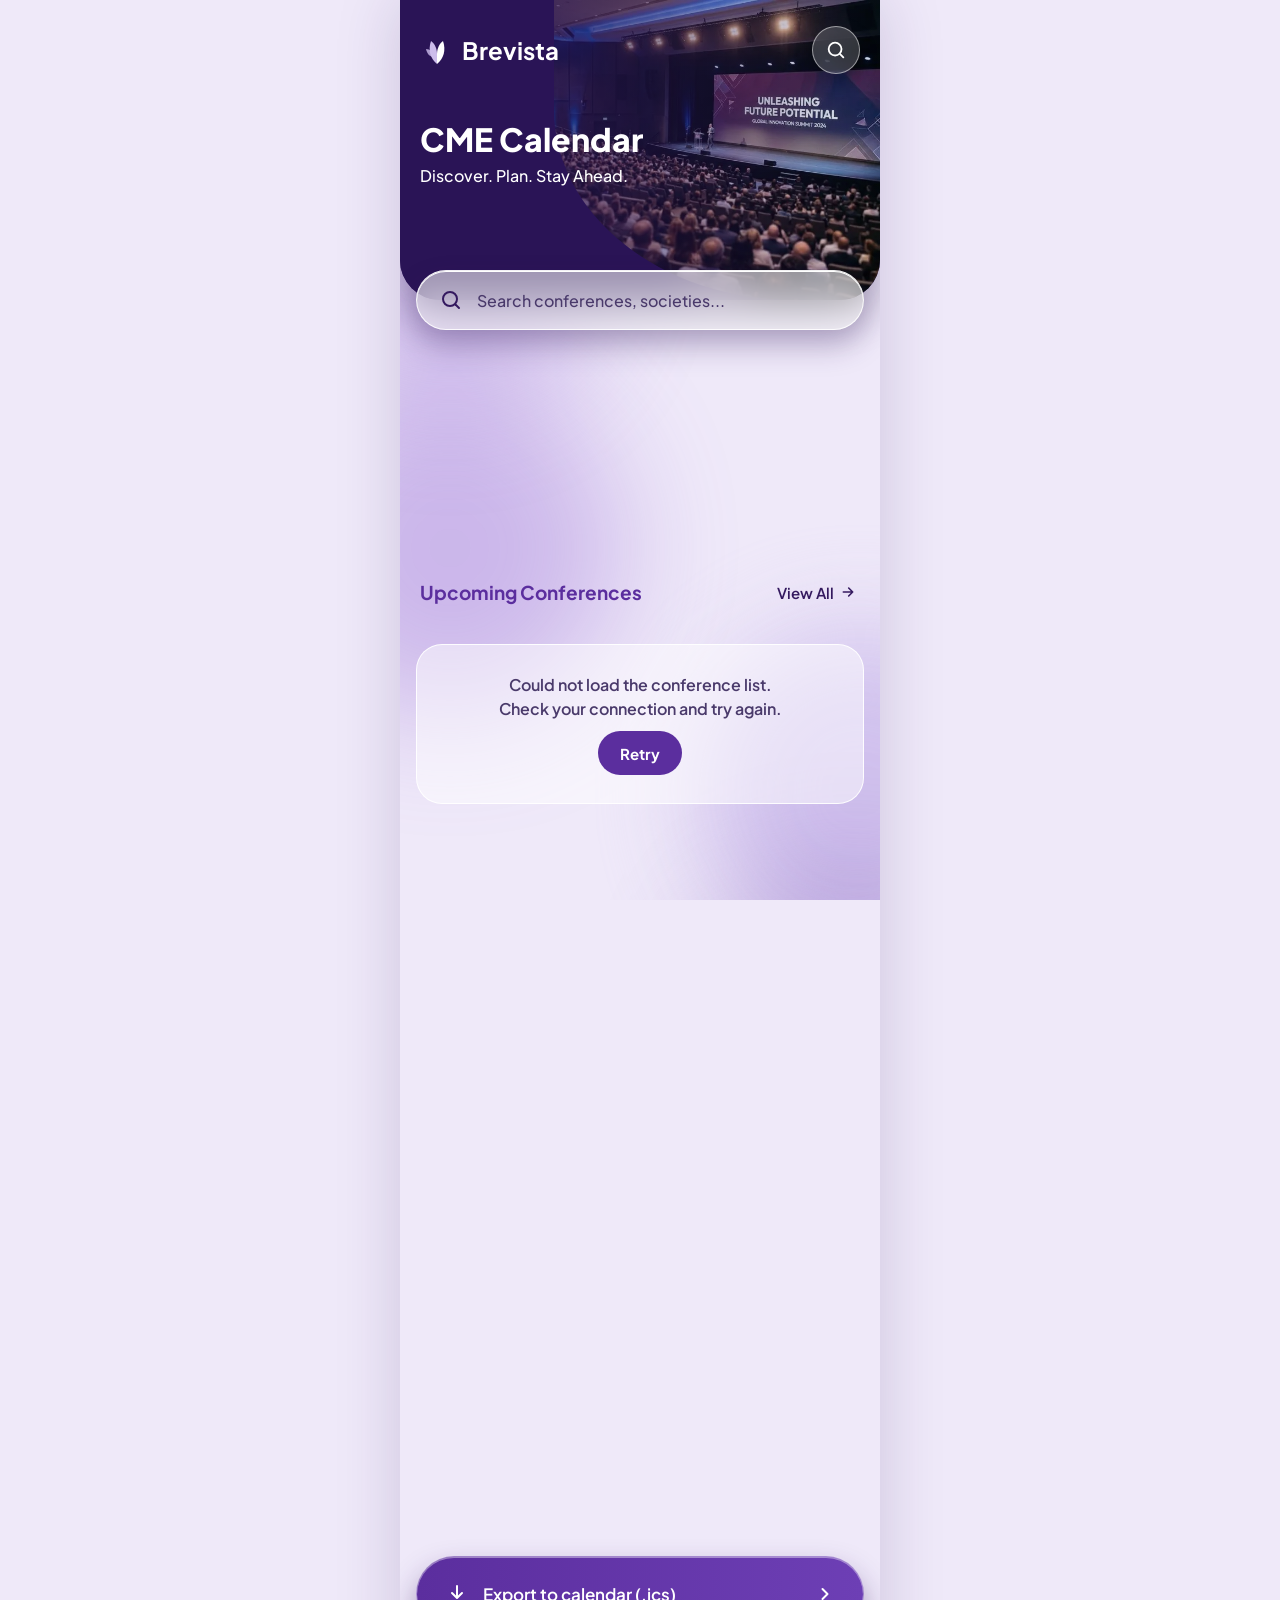
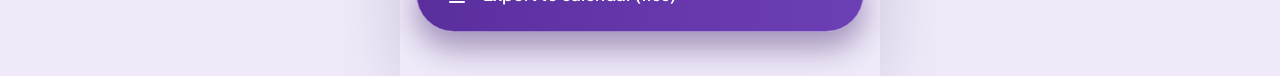
==== updater/build_kit/site_src/index.html @ 675a0764 "Ship Design E PWA (plain JS, offline, ICS export) and wire it into the monthly update flow Replaces " ====
<!doctype html>
<html lang="en">
<head>
<meta charset="utf-8">
<meta name="viewport" content="width=device-width, initial-scale=1, viewport-fit=cover">
<title>Brevista CME Calendar</title>
<meta name="description" content="A verified calendar of upcoming CME conferences worldwide. Search, filter and export to your calendar.">
<meta name="theme-color" content="#34195F">
<meta name="apple-mobile-web-app-capable" content="yes">
<meta name="mobile-web-app-capable" content="yes">
<meta name="apple-mobile-web-app-status-bar-style" content="black-translucent">
<meta name="apple-mobile-web-app-title" content="CME Calendar">
<link rel="manifest" href="manifest.webmanifest">
<link rel="icon" href="icon-192.png">
<link rel="apple-touch-icon" href="icon-192.png">
<link rel="preload" href="fonts/pjs-700.woff2" as="font" type="font/woff2" crossorigin>
<link rel="preload" href="img/stage.webp" as="image" type="image/webp">
<link rel="stylesheet" href="styles.css">
</head>
<body>
<div class="orbs" aria-hidden="true"><div class="orb o1"></div><div class="orb o2"></div><div class="orb o3"></div><div class="orb o4"></div></div>
<div class="app">
  <header class="hero">
    <img class="hero-img" src="img/stage.webp" width="1000" height="545" alt="" fetchpriority="high" decoding="async">
    <div class="hero-shade"></div>
    <div class="hero-top">
      <div class="brand">
        <svg width="34" height="34" viewBox="0 0 34 34" fill="none" aria-hidden="true"><path d="M17 31C10 25 8 17 11 8c4 3 6 8 6 13z" fill="#CDBDEC"/><path d="M17 31c7-6 9-14 6-23-4 3-6 8-6 13z" fill="#fff"/><path d="M6 16c4 0 7 3 8 8-4 0-7-3-8-8z" fill="#CDBDEC" opacity=".8"/></svg>
        Brevista
      </div>
      <button class="round-glass" id="heroSearch" type="button" aria-label="Go to search"><svg width="22" height="22" viewBox="0 0 24 24" fill="none" stroke="#fff" stroke-width="2" stroke-linecap="round" aria-hidden="true"><circle cx="11" cy="11" r="7"/><path d="M20 20l-3.5-3.5"/></svg></button>
    </div>
    <div class="hero-copy">
      <h1>CME Calendar</h1>
      <p>Discover. Plan. Stay Ahead.</p>
    </div>
  </header>

  <main>
    <div class="search-wrap" role="search">
      <label for="q" class="sr">Search conferences, societies, cities and specialties</label>
      <div class="search" id="searchBox">
        <svg width="24" height="24" viewBox="0 0 24 24" fill="none" stroke="#34195F" stroke-width="2" stroke-linecap="round" aria-hidden="true"><circle cx="11" cy="11" r="7"/><path d="M20 20l-3.5-3.5"/></svg>
        <input id="q" type="search" inputmode="search" enterkeyhint="search" autocomplete="off" autocapitalize="off" spellcheck="false" placeholder="Search conferences, societies...">
        <button class="clear" id="clearQ" type="button" aria-label="Clear search"><svg width="18" height="18" viewBox="0 0 24 24" fill="none" stroke="#34195F" stroke-width="2.4" stroke-linecap="round" aria-hidden="true"><path d="M6 6l12 12M18 6L6 18"/></svg></button>
      </div>
    </div>

    <div class="filters" id="filters"></div>

    <div class="up-head">
      <h2 id="upHead">Upcoming Conferences</h2>
      <button class="linkbtn" id="viewAll" type="button">View All <svg width="16" height="16" viewBox="0 0 24 24" fill="none" stroke="#34195F" stroke-width="2.4" stroke-linecap="round" stroke-linejoin="round" aria-hidden="true"><path d="M5 12h14M13 6l6 6-6 6"/></svg></button>
    </div>
    <p class="summary" id="summary" aria-live="polite"></p>

    <div class="months" id="months" aria-labelledby="upHead"></div>

    <div class="export-wrap">
      <button class="export" id="export" type="button">
        <span><svg width="24" height="24" viewBox="0 0 24 24" fill="none" stroke="#fff" stroke-width="2" stroke-linecap="round" stroke-linejoin="round" aria-hidden="true"><path d="M12 4v11M7 11l5 5 5-5M5 20h14"/></svg><b id="exportLabel" style="font-weight:600">Export to calendar (.ics)</b></span>
        <svg width="20" height="20" viewBox="0 0 24 24" fill="none" stroke="#fff" stroke-width="2.4" stroke-linecap="round" stroke-linejoin="round" aria-hidden="true"><path d="M9 6l6 6-6 6"/></svg>
      </button>
    </div>
  </main>
  <footer class="foot" id="foot"></footer>
</div>

<dialog class="sheet" id="filterSheet" aria-labelledby="fsTitle">
  <div class="s-head"><h3 id="fsTitle">Filter</h3><button class="s-close" type="button" id="fsClose" aria-label="Close"><svg width="20" height="20" viewBox="0 0 24 24" fill="none" stroke="#34195F" stroke-width="2.4" stroke-linecap="round" aria-hidden="true"><path d="M6 6l12 12M18 6L6 18"/></svg></button></div>
  <input class="s-find" id="fsFind" type="search" placeholder="Type to narrow the list" aria-label="Narrow the list" autocomplete="off" hidden>
  <ul class="s-list" id="fsList"></ul>
</dialog>

<dialog class="sheet" id="detailSheet" aria-labelledby="dsTitle">
  <div class="s-head"><h3>Conference details</h3><button class="s-close" type="button" id="dsClose" aria-label="Close"><svg width="20" height="20" viewBox="0 0 24 24" fill="none" stroke="#34195F" stroke-width="2.4" stroke-linecap="round" aria-hidden="true"><path d="M6 6l12 12M18 6L6 18"/></svg></button></div>
  <div class="d-body" id="dsBody"></div>
</dialog>

<noscript><p style="padding:24px;font-family:sans-serif">This calendar needs JavaScript to run.</p></noscript>
<script src="app.js" defer></script>
</body>
</html>
---- updater/build_kit/site_src/styles.css ----
/* Brevista CME Calendar - Design E (tonal blocks + glass and depth) */
@font-face{font-family:"Plus Jakarta Sans";font-weight:500;font-display:swap;src:url(fonts/pjs-500.woff2) format("woff2")}
@font-face{font-family:"Plus Jakarta Sans";font-weight:600;font-display:swap;src:url(fonts/pjs-600.woff2) format("woff2")}
@font-face{font-family:"Plus Jakarta Sans";font-weight:700;font-display:swap;src:url(fonts/pjs-700.woff2) format("woff2")}
@font-face{font-family:"Plus Jakarta Sans";font-weight:800;font-display:swap;src:url(fonts/pjs-800.woff2) format("woff2")}
:root{
  --ink:#1F0F40;--deep:#34195F;--header:#2A1456;--violet:#5B2E9E;--mid:#6D3FB5;--orchid:#8B5CD0;
  --lilac:#CDBDEC;--mist:#EFE9F9;--text2:#4A3A6B;
  --glass:rgba(255,255,255,.55);--glass-card:rgba(255,255,255,.5);--glass-border:rgba(255,255,255,.9);
}
*{box-sizing:border-box}
html{-webkit-text-size-adjust:100%;color-scheme:light}
body{margin:0;background:var(--mist);color:var(--ink);font-family:"Plus Jakarta Sans",system-ui,-apple-system,"Segoe UI",Roboto,sans-serif;font-weight:500}
button{font-family:inherit;cursor:pointer;color:inherit;-webkit-tap-highlight-color:transparent}
button:focus-visible,input:focus-visible,a:focus-visible{outline:3px solid var(--mid);outline-offset:2px}
.sr{position:absolute;left:-9999px;width:1px;height:1px;overflow:hidden}
.orbs{position:fixed;top:0;bottom:0;left:50%;width:min(100%,480px);transform:translateX(-50%);overflow:hidden;pointer-events:none;z-index:0}
.orb{position:absolute;border-radius:50%}
.o1{left:-120px;top:42vh;width:340px;height:340px;background:var(--orchid);opacity:.35;filter:blur(60px)}
.o2{right:-140px;top:70vh;width:320px;height:320px;background:var(--lilac);opacity:.9;filter:blur(50px)}
.o3{left:-100px;top:12vh;width:300px;height:300px;background:var(--orchid);opacity:.28;filter:blur(60px)}
.o4{right:-120px;top:96vh;width:300px;height:300px;background:var(--violet);opacity:.25;filter:blur(60px)}
.app{position:relative;z-index:1;max-width:480px;margin:0 auto;min-height:100vh;min-height:100dvh;display:flex;flex-direction:column;overflow-x:clip}
@media(min-width:520px){.app{box-shadow:0 0 60px rgba(52,25,95,.18)}}
/* title */
.hero{position:relative;height:300px;background:var(--header);overflow:hidden;border-radius:0 0 40px 40px;box-shadow:0 18px 36px rgba(31,15,64,.35)}
.hero-img{position:absolute;right:0;top:0;width:68%;height:100%;object-fit:cover;object-position:75% 55%;border-bottom-left-radius:240px 190px}
.hero-shade{position:absolute;inset:0;background:linear-gradient(90deg,rgba(42,20,86,.95) 0%,rgba(42,20,86,.6) 45%,rgba(42,20,86,.05) 100%)}
.hero-top{position:relative;padding:calc(26px + env(safe-area-inset-top)) 20px 0;display:flex;justify-content:space-between;align-items:center}
.brand{display:flex;align-items:center;gap:8px;color:#fff;font-size:24px;font-weight:700}
.round-glass{width:48px;height:48px;border-radius:50%;border:1px solid rgba(255,255,255,.5);background:rgba(255,255,255,.18);-webkit-backdrop-filter:blur(10px);backdrop-filter:blur(10px);display:flex;align-items:center;justify-content:center;box-shadow:0 8px 18px rgba(0,0,0,.3)}
.hero-copy{position:relative;padding:48px 20px 0;color:#fff}
.hero-copy h1{margin:0;font-size:32px;line-height:1.1;font-weight:800}
.hero-copy p{margin:8px 0 0;font-size:16px;font-weight:500}
/* search */
.search-wrap{margin:-30px 16px 0;position:relative}
.search{display:flex;align-items:center;gap:12px;height:60px;padding:0 22px;border-radius:30px;background:var(--glass);-webkit-backdrop-filter:blur(18px);backdrop-filter:blur(18px);border:1px solid rgba(255,255,255,.85);box-shadow:0 16px 30px rgba(52,25,95,.28),inset 0 1px 0 #fff}
.search input{flex:1;min-width:0;background:transparent;border:0;outline:0;font-size:16px;font-family:inherit;color:var(--ink)}
.search input::placeholder{color:var(--text2);opacity:1}
.search:focus-within{outline:3px solid var(--mid);outline-offset:2px}
.clear{display:none;width:44px;height:44px;margin-right:-14px;border:0;background:transparent;align-items:center;justify-content:center}
.search.has-text .clear{display:flex}
/* filters */
.filters{display:grid;grid-template-columns:1fr 1fr;gap:12px;padding:18px 16px 0;min-height:214px;align-content:start}
.tile{height:92px;border-radius:26px;border:1px solid var(--glass-border);background:var(--glass);-webkit-backdrop-filter:blur(16px);backdrop-filter:blur(16px);color:var(--deep);font-size:16px;font-weight:700;display:flex;flex-direction:column;align-items:center;justify-content:center;gap:8px;box-shadow:0 14px 26px rgba(52,25,95,.2),inset 0 1px 0 #fff;padding:0 10px;min-width:0}
.tile span{display:flex;align-items:center;gap:6px;max-width:100%}
.tile span b{font-weight:700;overflow:hidden;text-overflow:ellipsis;white-space:nowrap}
.tile.on{background:linear-gradient(160deg,var(--violet),var(--mid));color:#fff;border-color:rgba(255,255,255,.4)}
.tile.on svg{stroke:#fff}
/* upcoming heading */
.up-head{display:flex;justify-content:space-between;align-items:center;padding:26px 20px 12px}
.up-head h2{margin:0;font-size:19px;font-weight:700;color:var(--violet)}
.linkbtn{background:transparent;border:0;color:var(--deep);font-size:15px;font-weight:600;min-height:44px;display:flex;align-items:center;gap:6px;padding:0 4px}
.summary{padding:0 20px 10px;margin:0;font-size:13px;color:var(--text2);font-weight:600}
/* month cards */
.months{padding:0 16px;display:flex;flex-direction:column;gap:12px;min-height:100vh;min-height:100dvh}
.month{border-radius:30px;background:var(--glass-card);-webkit-backdrop-filter:blur(18px);backdrop-filter:blur(18px);border:1px solid var(--glass-border);box-shadow:0 14px 28px rgba(52,25,95,.2),inset 0 1px 0 #fff;scroll-margin-top:12px}
.month.open{box-shadow:0 18px 34px rgba(52,25,95,.24),inset 0 1px 0 #fff;padding:8px 8px 12px}
.m-head{width:100%;min-height:92px;display:flex;align-items:center;gap:16px;padding:0 20px;background:transparent;border:0;text-align:left;color:var(--ink);border-radius:30px}
.month.open .m-head{padding:0 12px}
.m-date{display:flex;flex-direction:column;align-items:center;gap:2px;min-width:62px;font-size:13px;font-weight:700;color:var(--deep);line-height:1.1}
.m-date .y{font-size:19px;font-weight:800}
.badge{background:var(--violet);color:#fff;border-radius:10px;padding:1px 10px;font-size:13px}
.m-div{width:1px;height:58px;background:var(--orchid);opacity:.6;flex:none}
.m-text{flex:1;min-width:0}
.m-name{display:block;font-size:20px;font-weight:800}
.m-sub{display:flex;align-items:center;gap:6px;margin-top:6px;font-size:14px;color:var(--text2);font-weight:500}
.m-btn{width:44px;height:44px;flex:none;border-radius:50%;background:var(--violet);display:flex;align-items:center;justify-content:center;box-shadow:0 8px 16px rgba(52,25,95,.4),inset 0 1px 0 rgba(255,255,255,.35)}
.cards{display:flex;flex-direction:column;gap:12px;padding:4px 4px 0;margin:0;list-style:none}
/* conference card */
.card{background:rgba(255,255,255,.85);border:1px solid #fff;border-radius:22px;padding:8px 8px 14px;box-shadow:0 14px 24px rgba(52,25,95,.22);width:100%;text-align:left;display:block;color:var(--ink)}
.photo{height:104px;border-radius:16px;overflow:hidden;position:relative;background:var(--lilac)}
.photo img{display:block;width:100%;height:104px;object-fit:cover}
.chip-v,.chip-p{position:absolute;right:8px;top:8px;font-size:11px;border-radius:8px;padding:3px 8px;font-weight:700;box-shadow:0 4px 8px rgba(0,0,0,.4)}
.chip-v{background:var(--violet);color:#fff}
.chip-p{background:var(--mist);color:var(--deep)}
.c-body{padding:10px 6px 0}
.c-title{font-weight:700;font-size:16px;line-height:1.3}
.chips{display:flex;flex-wrap:wrap;gap:8px;margin-top:8px;font-size:13px;font-weight:600}
.chips span{background:var(--mist);border-radius:10px;padding:4px 10px}
.c-spec{font-size:12px;color:var(--violet);margin-top:8px;font-weight:700}
.c-note{font-size:12px;color:var(--text2);margin-top:6px;font-weight:500;line-height:1.4}
.empty{margin:8px 0;padding:28px 22px;border-radius:26px;background:var(--glass-card);border:1px solid var(--glass-border);text-align:center;color:var(--text2);font-weight:600;line-height:1.5}
.empty button{margin-top:10px;border:0;background:var(--violet);color:#fff;border-radius:22px;min-height:44px;padding:0 22px;font-weight:700;font-size:15px}
/* export */
.export-wrap{padding:20px 16px 12px}
.export{width:100%;height:76px;border-radius:38px;border:1px solid rgba(255,255,255,.4);background:linear-gradient(90deg,var(--violet),var(--mid));color:#fff;font-size:17px;font-weight:600;display:flex;align-items:center;justify-content:space-between;padding:0 28px;box-shadow:0 16px 30px rgba(52,25,95,.42),inset 0 1px 0 rgba(255,255,255,.4)}
.export[disabled]{opacity:.55;cursor:default}
.export span{display:flex;align-items:center;gap:14px;text-align:left}
.foot{padding:4px 24px calc(28px + env(safe-area-inset-bottom));font-size:12px;color:var(--text2);text-align:center;line-height:1.5;font-weight:500}
/* sheets */
dialog.sheet{border:0;padding:0;margin:auto auto 0;width:100%;max-width:480px;max-height:86vh;max-height:86dvh;background:#fff;color:var(--ink);border-radius:30px 30px 0 0;box-shadow:0 -20px 50px rgba(31,15,64,.35);overflow:hidden}
dialog.sheet[open]{display:flex;flex-direction:column;animation:up .22s ease-out}
dialog.sheet::backdrop{background:rgba(31,15,64,.5)}
@keyframes up{from{transform:translateY(40px);opacity:0}to{transform:none;opacity:1}}
@media(prefers-reduced-motion:reduce){dialog.sheet[open]{animation:none}*{scroll-behavior:auto!important}}
.s-head,.s-find{flex:none}
.s-head{display:flex;align-items:center;justify-content:space-between;padding:16px 20px 8px}
.s-head h3{margin:0;font-size:19px;font-weight:800;color:var(--violet)}
.s-close{width:44px;height:44px;border-radius:50%;border:0;background:var(--mist);display:flex;align-items:center;justify-content:center}
.s-find{margin:0 20px 8px;height:48px;border-radius:24px;border:1px solid var(--lilac);padding:0 18px;font-size:16px;font-family:inherit;background:var(--mist);color:var(--ink)}
.s-list{overflow-y:auto;padding:4px 12px calc(16px + env(safe-area-inset-bottom));margin:0;list-style:none;-webkit-overflow-scrolling:touch}
.opt{width:100%;min-height:48px;display:flex;justify-content:space-between;align-items:center;gap:12px;border:0;background:transparent;border-radius:16px;padding:6px 12px;font-size:16px;font-weight:600;text-align:left}
.opt small{color:var(--text2);font-size:13px;font-weight:600}
.opt[aria-pressed=true]{background:var(--mist);color:var(--violet);font-weight:800}
.d-body{overflow-y:auto;padding:4px 20px calc(24px + env(safe-area-inset-bottom))}
.d-title{margin:0 0 10px;font-size:22px;line-height:1.25;font-weight:800}
.d-rows{margin:14px 0 0;padding:0;display:grid;grid-template-columns:auto 1fr;gap:10px 16px;font-size:15px}
.d-rows dt{color:var(--text2);font-weight:600}
.d-rows dd{margin:0;font-weight:600;overflow-wrap:anywhere}
.d-note{margin-top:14px;padding:12px 14px;border-radius:16px;background:var(--mist);font-size:14px;line-height:1.5;font-weight:500}
.d-actions{display:flex;flex-direction:column;gap:10px;margin-top:18px}
.btn{min-height:52px;border-radius:26px;border:0;display:flex;align-items:center;justify-content:center;gap:10px;font-size:16px;font-weight:700;text-decoration:none;padding:0 22px}
.btn.primary{background:linear-gradient(90deg,var(--violet),var(--mid));color:#fff;box-shadow:0 10px 20px rgba(52,25,95,.3)}
.btn.ghost{background:var(--mist);color:var(--deep)}
.btn.status{cursor:default}
/* glass degrades to solid colour */
@supports not ((backdrop-filter:blur(1px)) or (-webkit-backdrop-filter:blur(1px))){
  .search,.tile,.month{background:rgba(255,255,255,.93)}
  .round-glass{background:rgba(255,255,255,.28)}
}
@media(prefers-reduced-transparency:reduce){
  .search,.tile,.month,.round-glass{-webkit-backdrop-filter:none;backdrop-filter:none}
  .search,.tile,.month{background:rgba(255,255,255,.95)}
  .tile.on{background:linear-gradient(160deg,var(--violet),var(--mid))}
  .round-glass{background:rgba(255,255,255,.3)}
}
@media(max-width:359px){.hero-copy h1{font-size:28px}.m-name{font-size:17px}.m-head{gap:12px;padding:0 14px}.m-date{min-width:54px}.export{padding:0 20px;font-size:15px}.up-head h2{font-size:17px}.linkbtn{white-space:nowrap}.search{padding:0 18px}.search input{font-size:15px}}
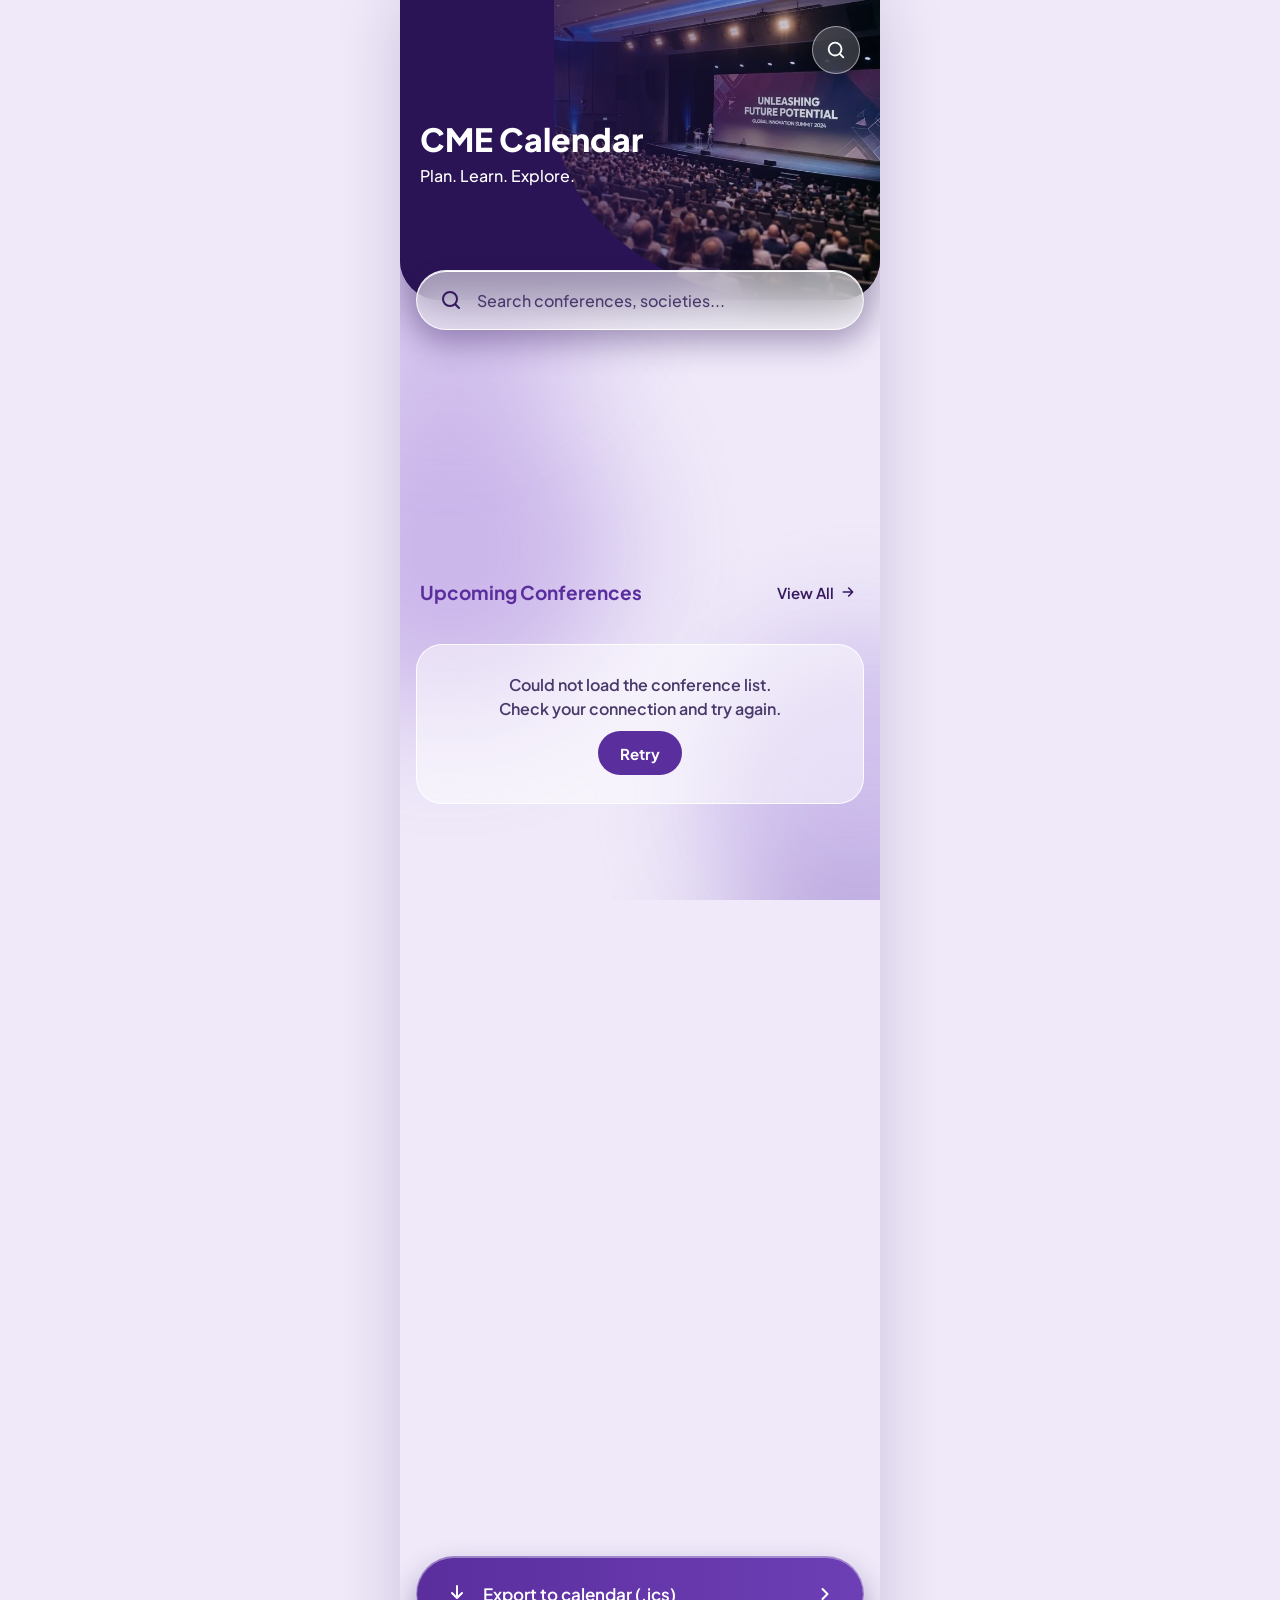
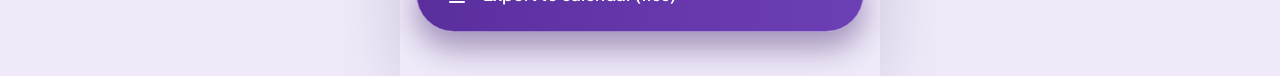
==== commit b879cc4c: "Remove Brevista branding from the app; slogan now "Plan. Learn. Explore." Co-Authored-By: Claude Son" ====
--- a/updater/build_kit/site_src/index.html
+++ b/updater/build_kit/site_src/index.html
@@ -3,7 +3,7 @@
 <head>
 <meta charset="utf-8">
 <meta name="viewport" content="width=device-width, initial-scale=1, viewport-fit=cover">
-<title>Brevista CME Calendar</title>
+<title>CME Calendar</title>
 <meta name="description" content="A verified calendar of upcoming CME conferences worldwide. Search, filter and export to your calendar.">
 <meta name="theme-color" content="#34195F">
 <meta name="apple-mobile-web-app-capable" content="yes">
@@ -24,15 +24,11 @@
     <img class="hero-img" src="img/stage.webp" width="1000" height="545" alt="" fetchpriority="high" decoding="async">
     <div class="hero-shade"></div>
     <div class="hero-top">
-      <div class="brand">
-        <svg width="34" height="34" viewBox="0 0 34 34" fill="none" aria-hidden="true"><path d="M17 31C10 25 8 17 11 8c4 3 6 8 6 13z" fill="#CDBDEC"/><path d="M17 31c7-6 9-14 6-23-4 3-6 8-6 13z" fill="#fff"/><path d="M6 16c4 0 7 3 8 8-4 0-7-3-8-8z" fill="#CDBDEC" opacity=".8"/></svg>
-        Brevista
-      </div>
       <button class="round-glass" id="heroSearch" type="button" aria-label="Go to search"><svg width="22" height="22" viewBox="0 0 24 24" fill="none" stroke="#fff" stroke-width="2" stroke-linecap="round" aria-hidden="true"><circle cx="11" cy="11" r="7"/><path d="M20 20l-3.5-3.5"/></svg></button>
     </div>
     <div class="hero-copy">
       <h1>CME Calendar</h1>
-      <p>Discover. Plan. Stay Ahead.</p>
+      <p>Plan. Learn. Explore.</p>
     </div>
   </header>
 
--- a/updater/build_kit/site_src/styles.css
+++ b/updater/build_kit/site_src/styles.css
@@ -1,4 +1,4 @@
-/* Brevista CME Calendar - Design E (tonal blocks + glass and depth) */
+/* CME Calendar - Design E (tonal blocks + glass and depth) */
 @font-face{font-family:"Plus Jakarta Sans";font-weight:500;font-display:swap;src:url(fonts/pjs-500.woff2) format("woff2")}
 @font-face{font-family:"Plus Jakarta Sans";font-weight:600;font-display:swap;src:url(fonts/pjs-600.woff2) format("woff2")}
 @font-face{font-family:"Plus Jakarta Sans";font-weight:700;font-display:swap;src:url(fonts/pjs-700.woff2) format("woff2")}
@@ -27,8 +27,7 @@
 .hero-img{position:absolute;right:0;top:0;width:68%;height:100%;object-fit:cover;object-position:75% 55%;border-bottom-left-radius:240px 190px}
 .hero-shade{position:absolute;inset:0;background:linear-gradient(90deg,rgba(42,20,86,.95) 0%,rgba(42,20,86,.6) 45%,rgba(42,20,86,.05) 100%)}
 .hero-top{position:relative;padding:calc(26px + env(safe-area-inset-top)) 20px 0;display:flex;justify-content:space-between;align-items:center}
-.brand{display:flex;align-items:center;gap:8px;color:#fff;font-size:24px;font-weight:700}
-.round-glass{width:48px;height:48px;border-radius:50%;border:1px solid rgba(255,255,255,.5);background:rgba(255,255,255,.18);-webkit-backdrop-filter:blur(10px);backdrop-filter:blur(10px);display:flex;align-items:center;justify-content:center;box-shadow:0 8px 18px rgba(0,0,0,.3)}
+.round-glass{margin-left:auto;width:48px;height:48px;border-radius:50%;border:1px solid rgba(255,255,255,.5);background:rgba(255,255,255,.18);-webkit-backdrop-filter:blur(10px);backdrop-filter:blur(10px);display:flex;align-items:center;justify-content:center;box-shadow:0 8px 18px rgba(0,0,0,.3)}
 .hero-copy{position:relative;padding:48px 20px 0;color:#fff}
 .hero-copy h1{margin:0;font-size:32px;line-height:1.1;font-weight:800}
 .hero-copy p{margin:8px 0 0;font-size:16px;font-weight:500}
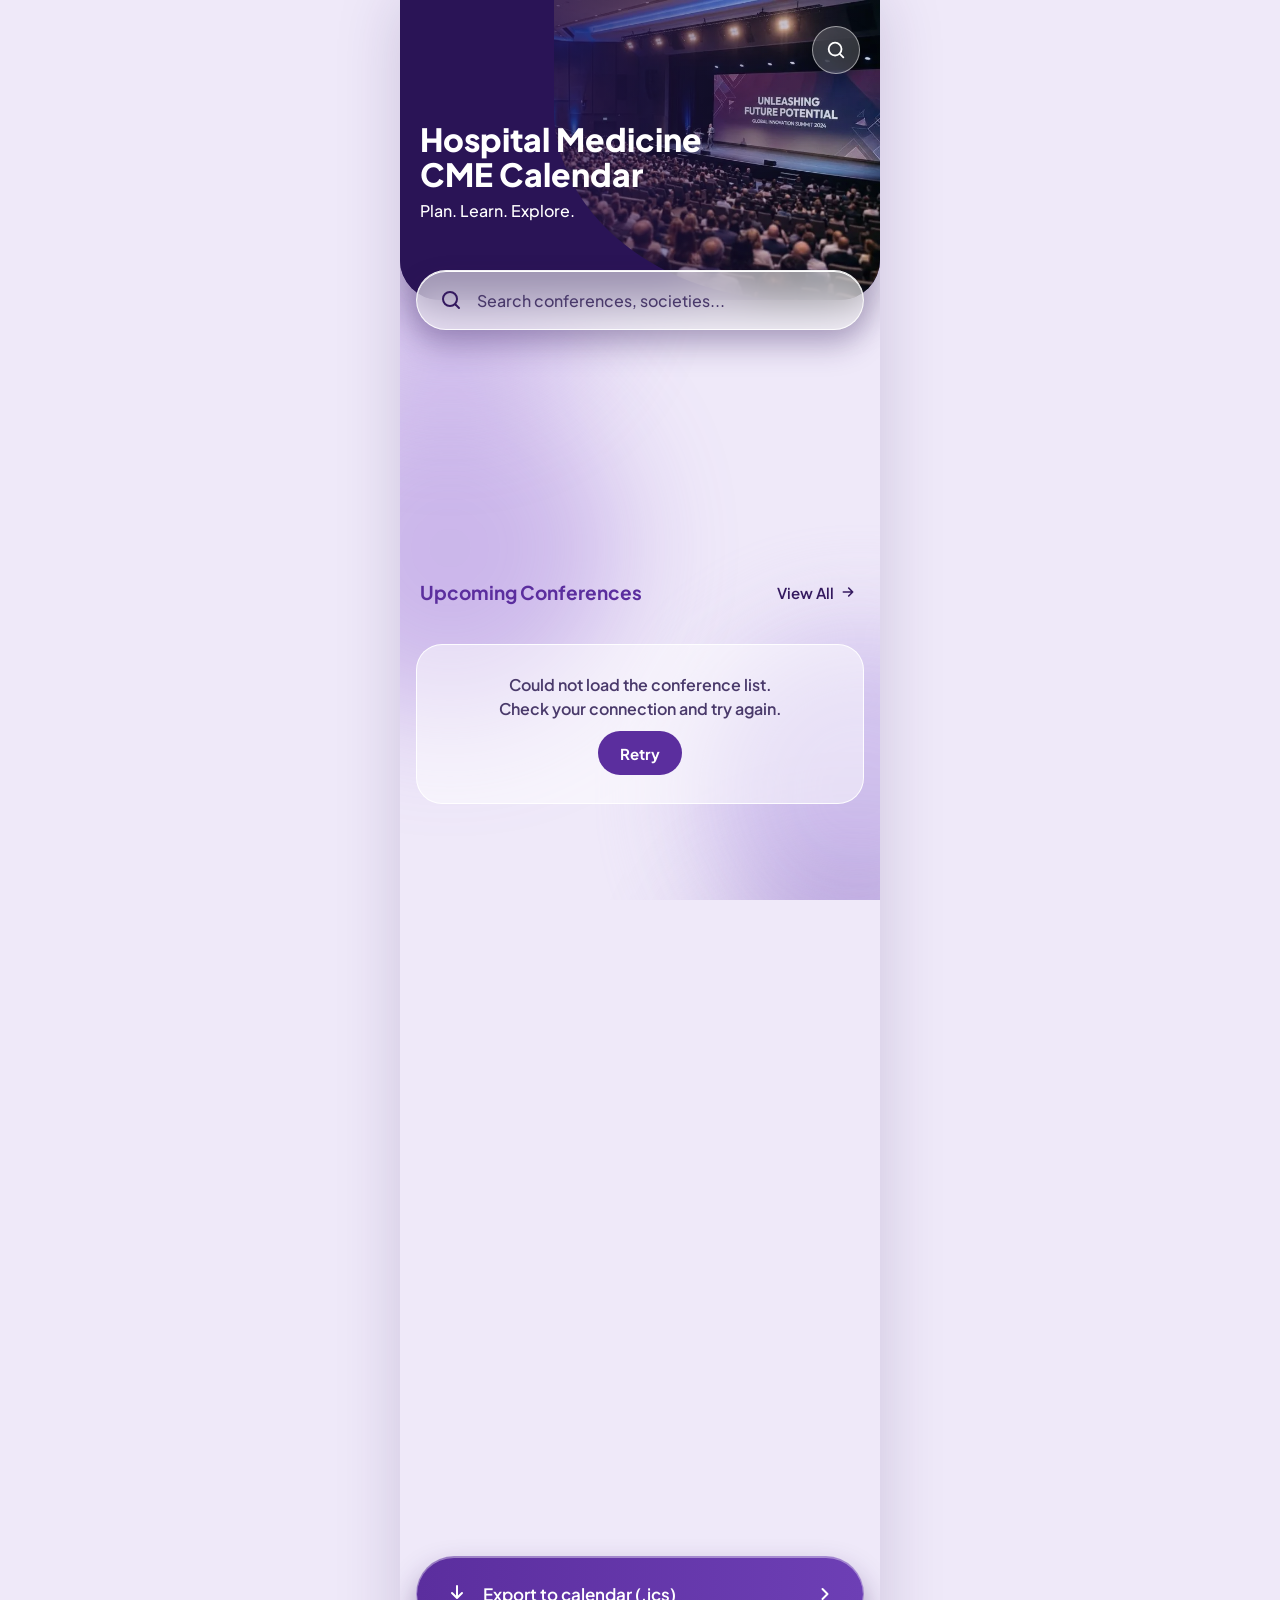
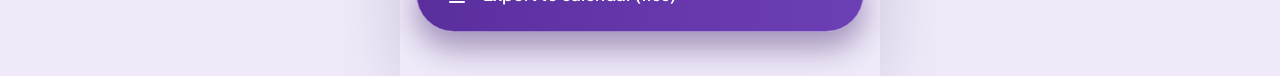
==== commit e8fcf9e0: "Title: "Hospital Medicine CME Calendar" Co-Authored-By: Claude Sonnet 5.5 <noreply@anthropic.com> Cl" ====
--- a/updater/build_kit/site_src/index.html
+++ b/updater/build_kit/site_src/index.html
@@ -3,7 +3,7 @@
 <head>
 <meta charset="utf-8">
 <meta name="viewport" content="width=device-width, initial-scale=1, viewport-fit=cover">
-<title>CME Calendar</title>
+<title>Hospital Medicine CME Calendar</title>
 <meta name="description" content="A verified calendar of upcoming CME conferences worldwide. Search, filter and export to your calendar.">
 <meta name="theme-color" content="#34195F">
 <meta name="apple-mobile-web-app-capable" content="yes">
@@ -27,7 +27,7 @@
       <button class="round-glass" id="heroSearch" type="button" aria-label="Go to search"><svg width="22" height="22" viewBox="0 0 24 24" fill="none" stroke="#fff" stroke-width="2" stroke-linecap="round" aria-hidden="true"><circle cx="11" cy="11" r="7"/><path d="M20 20l-3.5-3.5"/></svg></button>
     </div>
     <div class="hero-copy">
-      <h1>CME Calendar</h1>
+      <h1>Hospital Medicine CME Calendar</h1>
       <p>Plan. Learn. Explore.</p>
     </div>
   </header>
--- a/updater/build_kit/site_src/styles.css
+++ b/updater/build_kit/site_src/styles.css
@@ -29,7 +29,7 @@
 .hero-top{position:relative;padding:calc(26px + env(safe-area-inset-top)) 20px 0;display:flex;justify-content:space-between;align-items:center}
 .round-glass{margin-left:auto;width:48px;height:48px;border-radius:50%;border:1px solid rgba(255,255,255,.5);background:rgba(255,255,255,.18);-webkit-backdrop-filter:blur(10px);backdrop-filter:blur(10px);display:flex;align-items:center;justify-content:center;box-shadow:0 8px 18px rgba(0,0,0,.3)}
 .hero-copy{position:relative;padding:48px 20px 0;color:#fff}
-.hero-copy h1{margin:0;font-size:32px;line-height:1.1;font-weight:800}
+.hero-copy h1{margin:0;max-width:82%;text-wrap:balance;font-size:32px;line-height:1.1;font-weight:800}
 .hero-copy p{margin:8px 0 0;font-size:16px;font-weight:500}
 /* search */
 .search-wrap{margin:-30px 16px 0;position:relative}
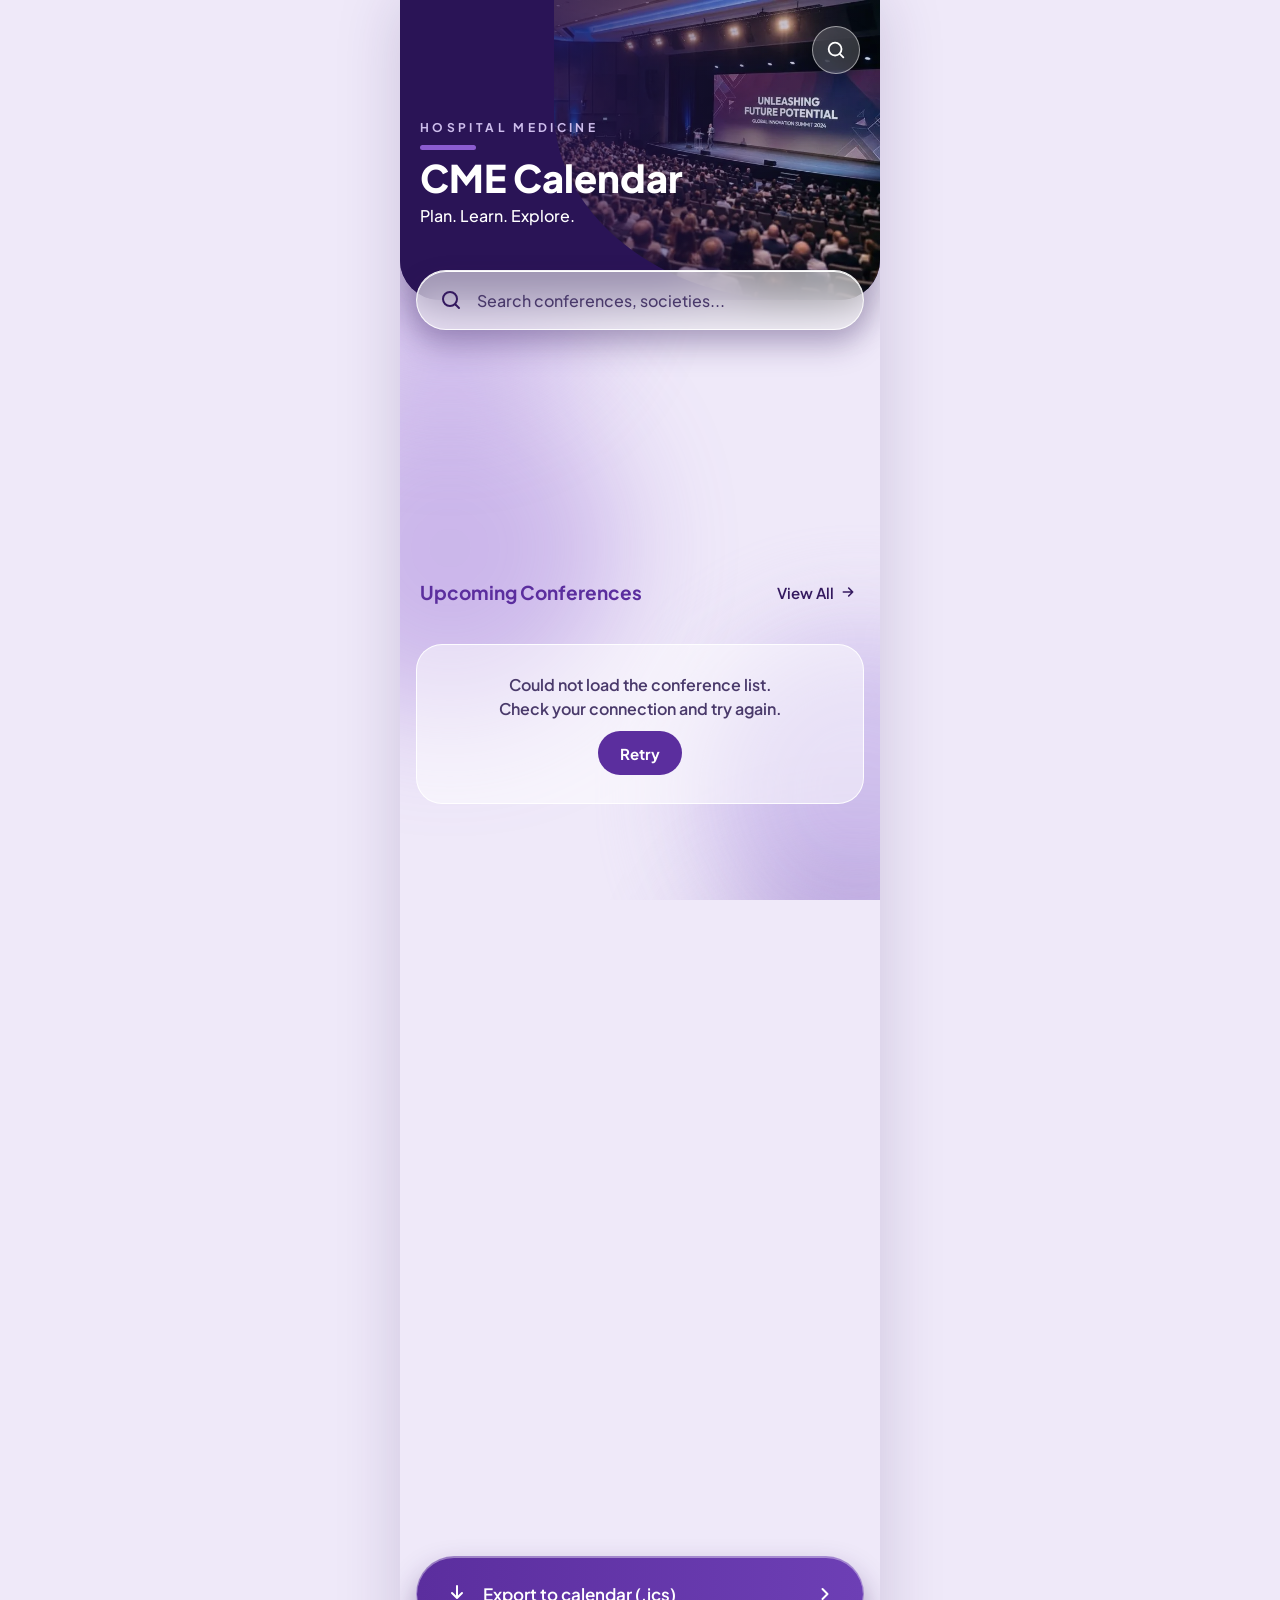
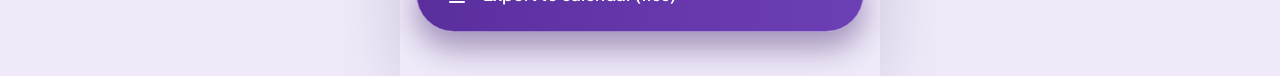
==== commit b0f32707: "Header title style: tracked-caps "Hospital Medicine" label, accent bar, large "CME Calendar" Co-Auth" ====
--- a/updater/build_kit/site_src/index.html
+++ b/updater/build_kit/site_src/index.html
@@ -27,7 +27,7 @@
       <button class="round-glass" id="heroSearch" type="button" aria-label="Go to search"><svg width="22" height="22" viewBox="0 0 24 24" fill="none" stroke="#fff" stroke-width="2" stroke-linecap="round" aria-hidden="true"><circle cx="11" cy="11" r="7"/><path d="M20 20l-3.5-3.5"/></svg></button>
     </div>
     <div class="hero-copy">
-      <h1>Hospital Medicine CME Calendar</h1>
+      <h1><span class="h-eyebrow">Hospital Medicine</span> <span class="h-bar" aria-hidden="true"></span><span class="h-name">CME Calendar</span></h1>
       <p>Plan. Learn. Explore.</p>
     </div>
   </header>
--- a/updater/build_kit/site_src/styles.css
+++ b/updater/build_kit/site_src/styles.css
@@ -29,7 +29,10 @@
 .hero-top{position:relative;padding:calc(26px + env(safe-area-inset-top)) 20px 0;display:flex;justify-content:space-between;align-items:center}
 .round-glass{margin-left:auto;width:48px;height:48px;border-radius:50%;border:1px solid rgba(255,255,255,.5);background:rgba(255,255,255,.18);-webkit-backdrop-filter:blur(10px);backdrop-filter:blur(10px);display:flex;align-items:center;justify-content:center;box-shadow:0 8px 18px rgba(0,0,0,.3)}
 .hero-copy{position:relative;padding:48px 20px 0;color:#fff}
-.hero-copy h1{margin:0;max-width:82%;text-wrap:balance;font-size:32px;line-height:1.1;font-weight:800}
+.hero-copy h1{margin:0;line-height:1.05;font-weight:800}
+.h-eyebrow{display:block;font-size:12px;font-weight:700;letter-spacing:.28em;text-transform:uppercase;color:var(--lilac)}
+.h-bar{display:block;width:56px;height:5px;border-radius:3px;background:var(--orchid);margin:10px 0 8px}
+.h-name{display:block;font-size:38px;font-weight:800}
 .hero-copy p{margin:8px 0 0;font-size:16px;font-weight:500}
 /* search */
 .search-wrap{margin:-30px 16px 0;position:relative}
@@ -124,4 +127,4 @@
   .tile.on{background:linear-gradient(160deg,var(--violet),var(--mid))}
   .round-glass{background:rgba(255,255,255,.3)}
 }
-@media(max-width:359px){.hero-copy h1{font-size:28px}.m-name{font-size:17px}.m-head{gap:12px;padding:0 14px}.m-date{min-width:54px}.export{padding:0 20px;font-size:15px}.up-head h2{font-size:17px}.linkbtn{white-space:nowrap}.search{padding:0 18px}.search input{font-size:15px}}
+@media(max-width:359px){.h-name{font-size:32px}.h-eyebrow{font-size:11px;letter-spacing:.22em}.m-name{font-size:17px}.m-head{gap:12px;padding:0 14px}.m-date{min-width:54px}.export{padding:0 20px;font-size:15px}.up-head h2{font-size:17px}.linkbtn{white-space:nowrap}.search{padding:0 18px}.search input{font-size:15px}}
